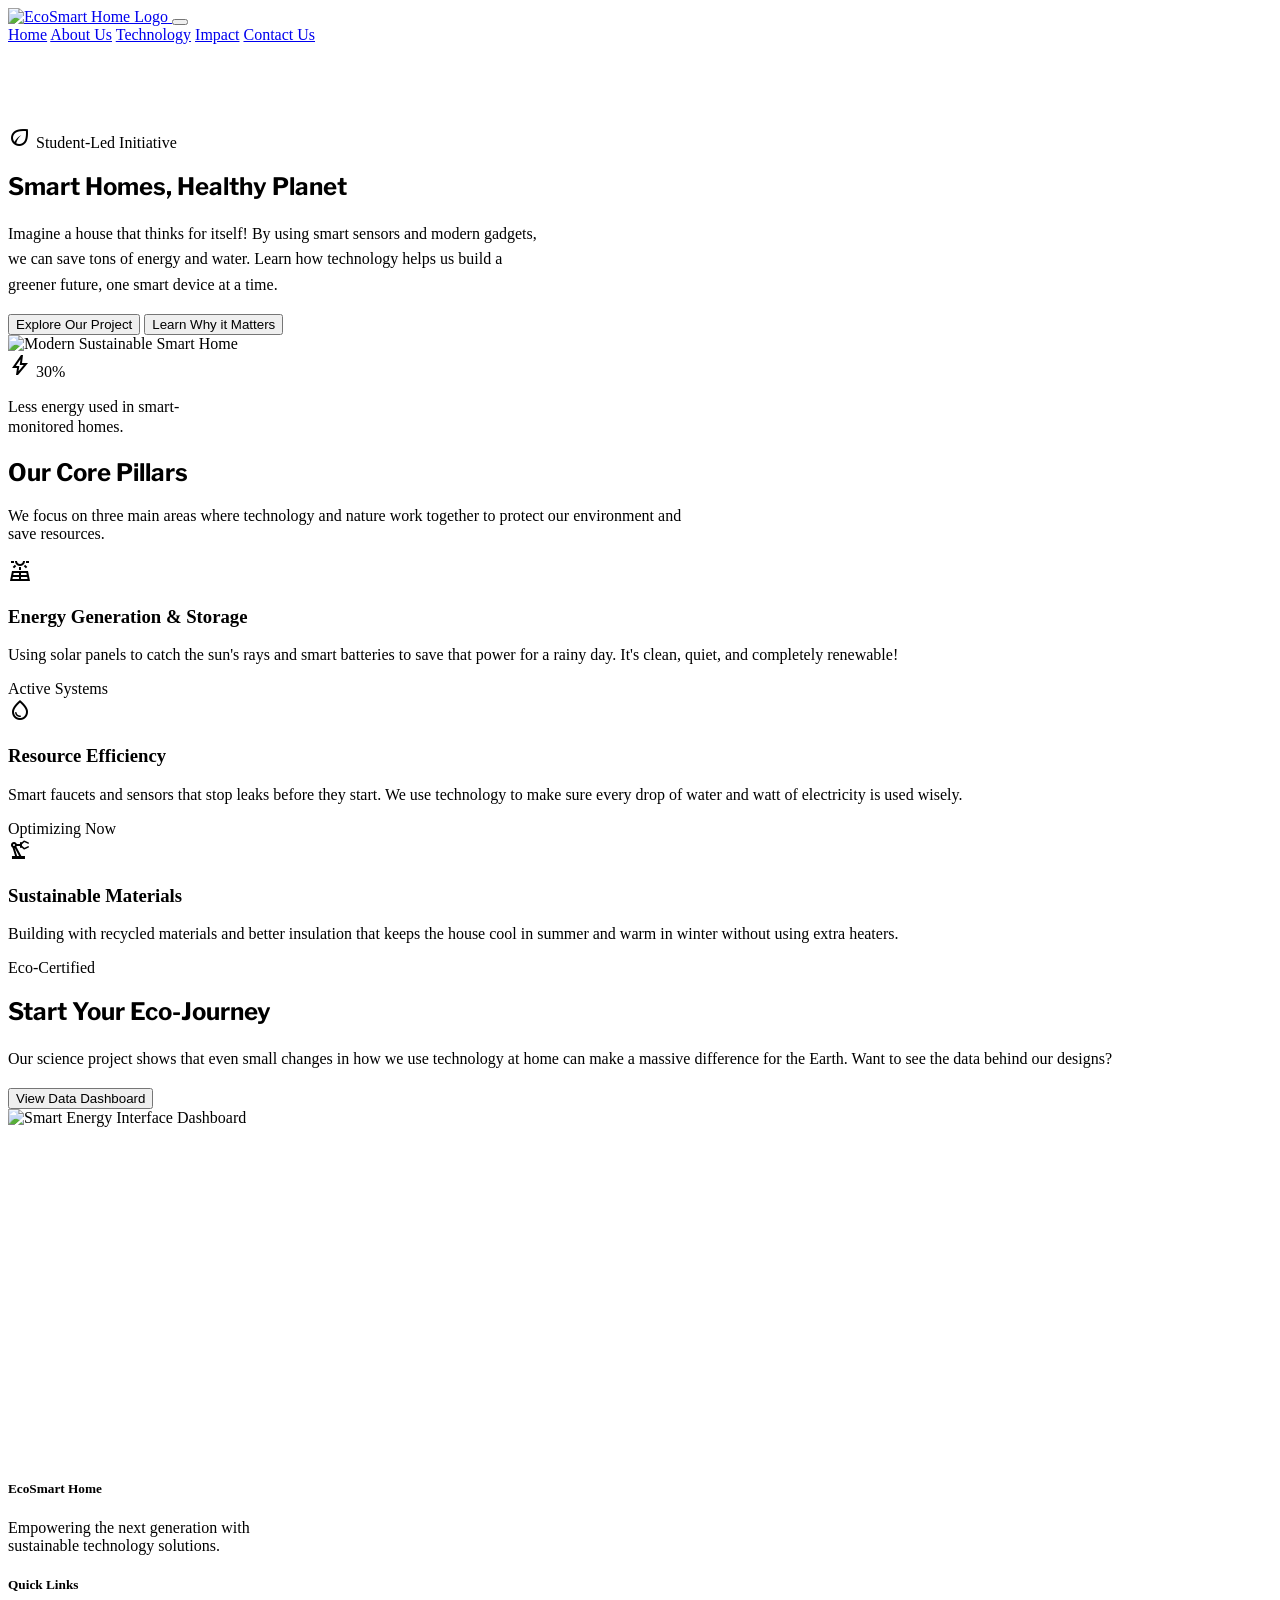
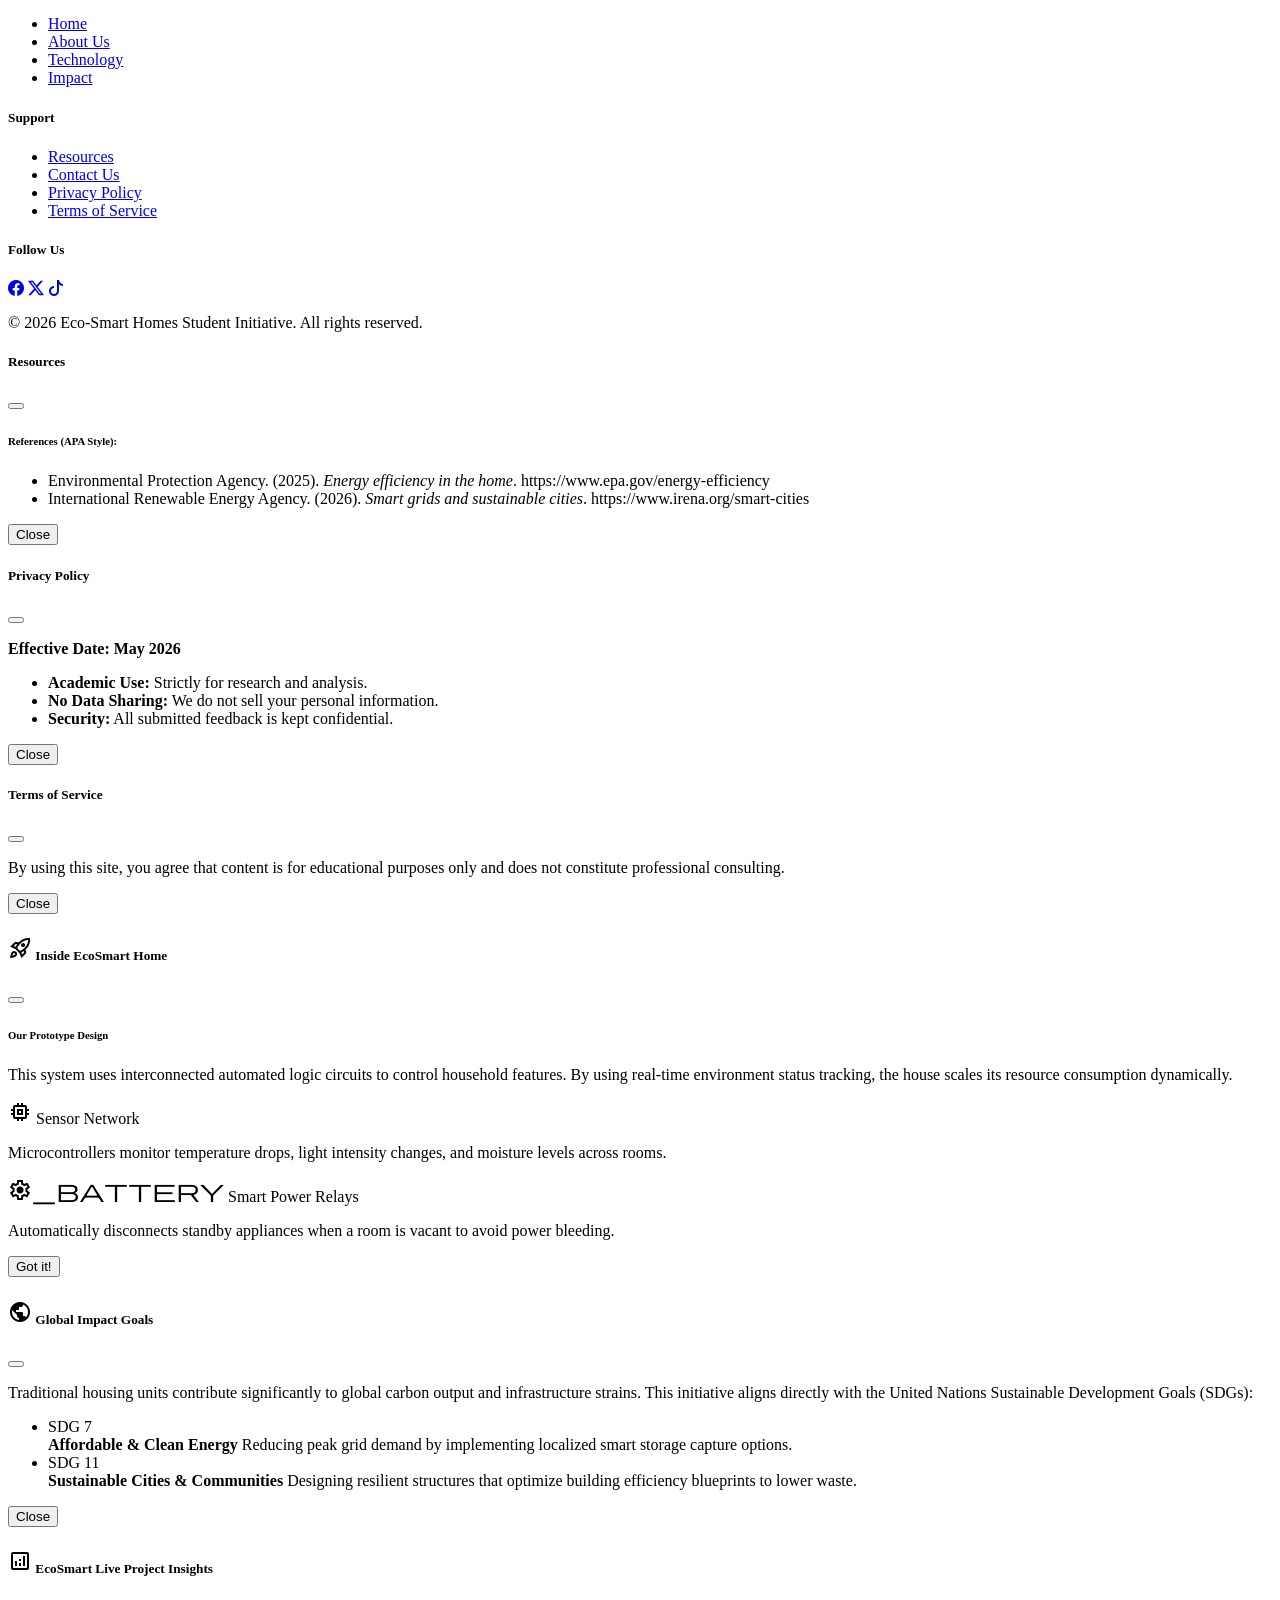
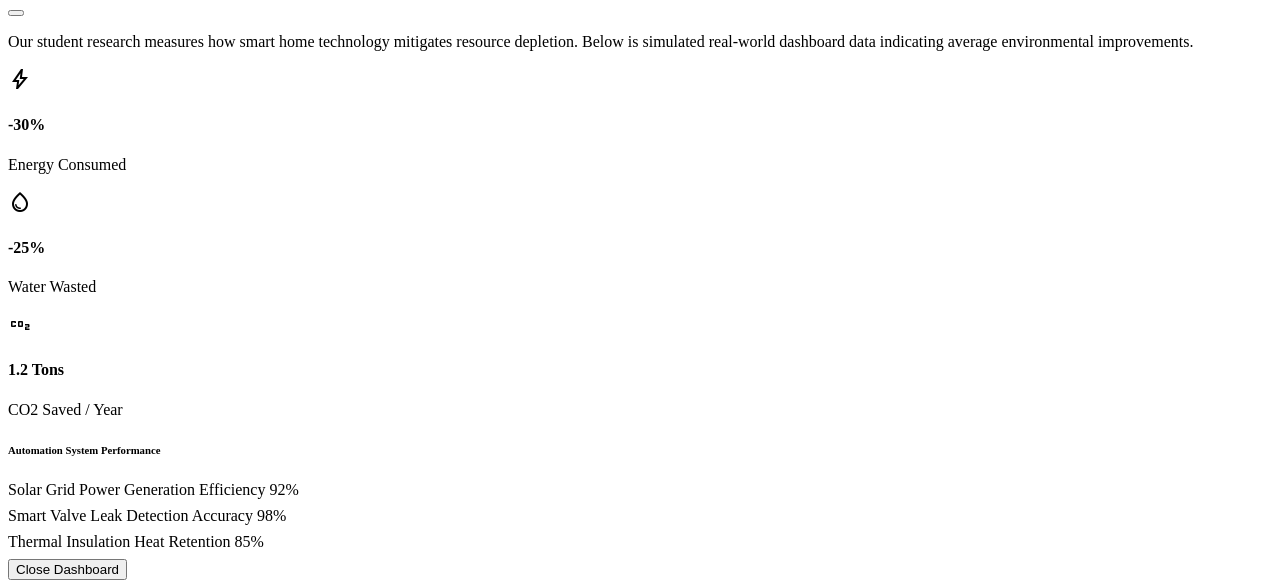
==== index.html @ ff517585 "Add files via upload" ====
<!DOCTYPE html>
<html lang="en">
<head>
    <meta charset="utf-8">
    <meta content="width=device-width, initial-scale=1.0" name="viewport">
    <title>EcoSmart Home | Smart Tech for a Healthy Planet</title>
    
    <link href="files/css/bootstrap.min.css" rel="stylesheet">
    <link href="https://cdn.jsdelivr.net/npm/bootstrap-icons@1.11.3/font/bootstrap-icons.css" rel="stylesheet">
    <link href="https://fonts.googleapis.com/css2?family=Libre+Franklin:wght@400;600;700&family=Source+Sans+3:wght@400;500;600&display=swap" rel="stylesheet">
    <link href="https://fonts.googleapis.com/css2?family=Material+Symbols+Outlined:wght,FILL@100..700,0..1&display=swap" rel="stylesheet">
    
    <link href="files/stylesheets/style.css" rel="stylesheet">
    <link href="files/stylesheets/navbar.css" rel="stylesheet">
    <link href="files/stylesheets/footer.css" rel="stylesheet">
</head>
<body>

    <header class="navbar navbar-expand-lg fixed-top border-bottom">
        <div class="container">
            <a class="navbar-brand d-flex align-items-center" href="index.html">
                <img src="files/images/Bg removed Logo of ict.png" alt="EcoSmart Home Logo" style="height: 50px; width: auto; object-fit: contain;">
            </a>
            
            <button class="navbar-toggler" type="button" data-bs-toggle="collapse" data-bs-target="#mainNav" aria-controls="mainNav" aria-expanded="false" aria-label="Toggle navigation">
                <span class="navbar-toggler-icon"></span>
            </button>
            
            <div class="collapse navbar-collapse" id="mainNav">
                <nav class="navbar-nav ms-auto me-auto gap-3">
                    <a class="nav-link" id="selector" href="index.html">Home</a>
                    <a class="nav-link" href="about-us.html">About Us</a>
                    <a class="nav-link" href="technology.html">Technology</a>
                    <a class="nav-link" href="impact.html">Impact</a>
                    <a class="nav-link" href="contact-us.html">Contact Us</a>
                </nav>
            </div>
        </div>
    </header>

    <main style="padding-top: 80px;">
        
        <section class="hero-gradient px-3 px-md-0">
            <div class="container" style="max-width: 1200px;">
                <div class="row align-items-center g-5">
                    <div class="col-12 col-lg-6">
                        <div class="d-inline-flex align-items-center gap-2 bg-light px-3 py-1 rounded-pill mb-4 border text-secondary">
                            <span class="material-symbols-outlined fs-5">eco</span>
                            <span class="text-uppercase fw-semibold small tracking-wider">Student-Led Initiative</span>
                        </div>
                        <h1 class="fw-bold text-dark mb-4 display-5" style="font-family: 'Libre Franklin', sans-serif;">
                            Smart Homes, Healthy Planet
                        </h1>
                        <p class="fs-5 text-secondary mb-4" style="max-width: 540px; line-height: 1.6;">
                            Imagine a house that thinks for itself! By using smart sensors and modern gadgets, we can save tons of energy and water. Learn how technology helps us build a greener future, one smart device at a time.
                        </p>
                        <div class="d-flex flex-wrap gap-3 pt-2">
                            <button class="btn btn-primary rounded-pill px-4 py-2 shadow-sm" data-bs-toggle="modal" data-bs-target="#exploreModal">
                                Explore Our Project
                            </button>
                            <button class="btn btn-outline-primary rounded-pill px-4 py-2" data-bs-toggle="modal" data-bs-target="#mattersModal">
                                Learn Why it Matters
                            </button>
                        </div>
                    </div>
                    <div class="col-12 col-lg-6 position-relative">
                        <div class="rounded-2xl overflow-hidden shadow border">
                            <img alt="Modern Sustainable Smart Home" class="w-100 img-fluid object-fit-cover" style="height: 400px;" src="https://images.unsplash.com/photo-1513694203232-719a280e022f?auto=format&fit=crop&q=80&w=1200">
                        </div>
                        <div class="position-absolute bottom-0 start-0 m-4 bg-white p-4 rounded-xl border shadow-lg" style="max-width: 220px;">
                            <div class="d-flex align-items-center gap-2 text-primary mb-1">
                                <span class="material-symbols-outlined fs-3 fw-bold">bolt</span>
                                <span class="fs-4 fw-bold">30%</span>
                            </div>
                            <p class="small text-secondary m-0" style="line-height: 1.3;">Less energy used in smart-monitored homes.</p>
                        </div>
                    </div>
                </div>
            </div>
        </section>

        <section class="py-5 px-3 px-md-0" style="background-color: var(--bg-color);">
            <div class="container text-center mb-5" style="max-width: 1200px;">
                <h2 class="fw-bold mb-3" style="font-family: 'Libre Franklin', sans-serif;">Our Core Pillars</h2>
                <p class="text-secondary mx-auto mb-0" style="max-width: 700px;">
                    We focus on three main areas where technology and nature work together to protect our environment and save resources.
                </p>
            </div>
            
            <div class="container" style="max-width: 1200px;">
                <div class="row g-4">
                    <div class="col-12 col-md-4">
                        <div class="custom-pillar-card h-100">
                            <div class="icon-wrapper bg-primary bg-opacity-10 text-primary">
                                <span class="material-symbols-outlined fs-3">solar_power</span>
                            </div>
                            <h3 class="fs-5 fw-bold mb-3">Energy Generation & Storage</h3>
                            <p class="text-secondary mb-4 small">
                                Using solar panels to catch the sun's rays and smart batteries to save that power for a rainy day. It's clean, quiet, and completely renewable!
                            </p>
                            <div class="d-flex align-items-center gap-2 mt-auto">
                                <span class="p-1 rounded-circle bg-success"></span>
                                <span class="small text-secondary fw-medium">Active Systems</span>
                            </div>
                        </div>
                    </div>
                    
                    <div class="col-12 col-md-4">
                        <div class="custom-pillar-card h-100">
                            <div class="icon-wrapper bg-info bg-opacity-10 text-info">
                                <span class="material-symbols-outlined fs-3">water_drop</span>
                            </div>
                            <h3 class="fs-5 fw-bold mb-3">Resource Efficiency</h3>
                            <p class="text-secondary mb-4 small">
                                Smart faucets and sensors that stop leaks before they start. We use technology to make sure every drop of water and watt of electricity is used wisely.
                            </p>
                            <div class="d-flex align-items-center gap-2 mt-auto">
                                <span class="p-1 rounded-circle bg-primary"></span>
                                <span class="small text-secondary fw-medium">Optimizing Now</span>
                            </div>
                        </div>
                    </div>
                    
                    <div class="col-12 col-md-4">
                        <div class="custom-pillar-card h-100">
                            <div class="icon-wrapper bg-secondary bg-opacity-10 text-secondary">
                                <span class="material-symbols-outlined fs-3">precision_manufacturing</span>
                            </div>
                            <h3 class="fs-5 fw-bold mb-3">Sustainable Materials</h3>
                            <p class="text-secondary mb-4 small">
                                Building with recycled materials and better insulation that keeps the house cool in summer and warm in winter without using extra heaters.
                            </p>
                            <div class="d-flex align-items-center gap-2 mt-auto">
                                <span class="p-1 rounded-circle bg-success"></span>
                                <span class="small text-secondary fw-medium">Eco-Certified</span>
                            </div>
                        </div>
                    </div>
                </div>
            </div>
        </section>

        <section class="py-5 px-3 px-md-0">
            <div class="container" style="max-width: 1200px;">
                <div class="row bg-primary bg-opacity-10 rounded-3xl overflow-hidden align-items-center g-0 shadow-sm border border-primary border-opacity-20">
                    <div class="col-12 col-md-6 p-5">
                        <h2 class="fw-bold text-dark mb-3" style="font-family: 'Libre Franklin', sans-serif;">Start Your Eco-Journey</h2>
                        <p class="text-secondary mb-4" style="line-height: 1.6;">
                            Our science project shows that even small changes in how we use technology at home can make a massive difference for the Earth. Want to see the data behind our designs?
                        </p>
                        <button class="btn btn-primary rounded-pill px-4 py-2" data-bs-toggle="modal" data-bs-target="#dashboardModal">
                            View Data Dashboard
                        </button>
                    </div>
                    <div class="col-12 col-md-6" style="height: 350px;">
                        <img alt="Smart Energy Interface Dashboard" class="w-100 h-100 object-fit-cover" src="https://images.unsplash.com/photo-1558002038-1055907df827?auto=format&fit=crop&q=80&w=1200">
                    </div>
                </div>
            </div>
        </section>
        
    </main>

<footer class="w-100 text-light py-5 mt-auto">
        <div class="container" style="max-width: 1200px;">
            <div class="row g-4">
                <div class="col-12 col-md-4">
                    <h5 class="fw-bold text-white mb-3">EcoSmart Home</h5>
                    <p class="m-0 small text-light text-opacity-50" style="max-width: 280px;">Empowering the next generation with sustainable technology solutions.</p>
                </div>
                <div class="col-6 col-md-2">
                    <h5 class="text-white mb-3 small text-uppercase tracking-wider">Quick Links</h5>
                    <ul class="list-unstyled d-flex flex-column gap-2 m-0 small">
                        <li><a class="text-decoration-none" href="index.html">Home</a></li>
                        <li><a class="text-decoration-none" href="about-us.html">About Us</a></li>
                        <li><a class="text-decoration-none" href="technology.html">Technology</a></li>
                        <li><a class="text-decoration-none" href="impact.html">Impact</a></li>
                    </ul>
                </div>
                <div class="col-6 col-md-2">
                    <h5 class="text-white mb-3 small text-uppercase tracking-wider">Support</h5>
                    <ul class="list-unstyled d-flex flex-column gap-2 m-0 small">
                        <li><a class="text-decoration-none" href="#" data-bs-toggle="modal" data-bs-target="#resourcesModal">Resources</a></li>
                        <li><a class="text-decoration-none" href="contact-us.html">Contact Us</a></li>
                        <li><a class="text-decoration-none" href="#" data-bs-toggle="modal" data-bs-target="#privacyModal">Privacy Policy</a></li>
                        <li><a class="text-decoration-none" href="#" data-bs-toggle="modal" data-bs-target="#termsModal">Terms of Service</a></li>
                    </ul>
                </div>
                <div class="col-12 col-md-4">
                    <h5 class="text-white mb-3 small text-uppercase tracking-wider">Follow Us</h5>
                    <div class="d-flex gap-3">
                        <a href="#" class="text-decoration-none text-opacity-75 fs-5"><i class="bi bi-facebook"></i></a>
                        <a href="#" class="text-decoration-none text-opacity-75 fs-5"><i class="bi bi-twitter-x"></i></a>
                        <a href="#" class="text-decoration-none text-opacity-75 fs-5"><i class="bi bi-tiktok"></i></a>
                    </div>
                </div>
            </div>
            <div class="mt-5 pt-4 border-top border-secondary border-opacity-20 text-center small text-light text-opacity-50">
                <p class="m-0">© 2026 Eco-Smart Homes Student Initiative. All rights reserved.</p>
            </div>
        </div>
    </footer>

    <div class="modal fade" id="resourcesModal" tabindex="-1"><div class="modal-dialog"><div class="modal-content"><div class="modal-header"><h5 class="modal-title">Resources</h5><button type="button" class="btn-close" data-bs-dismiss="modal"></button></div><div class="modal-body"><h6>References (APA Style):</h6><ul class="small"><li>Environmental Protection Agency. (2025). <em>Energy efficiency in the home</em>. https://www.epa.gov/energy-efficiency</li><li>International Renewable Energy Agency. (2026). <em>Smart grids and sustainable cities</em>. https://www.irena.org/smart-cities</li></ul></div><div class="modal-footer"><button class="btn btn-dark" data-bs-dismiss="modal">Close</button></div></div></div></div>
    
    <div class="modal fade" id="privacyModal" tabindex="-1"><div class="modal-dialog"><div class="modal-content"><div class="modal-header"><h5 class="modal-title">Privacy Policy</h5><button type="button" class="btn-close" data-bs-dismiss="modal"></button></div><div class="modal-body"><p><strong>Effective Date: May 2026</strong></p><ul class="small"><li><strong>Academic Use:</strong> Strictly for research and analysis.</li><li><strong>No Data Sharing:</strong> We do not sell your personal information.</li><li><strong>Security:</strong> All submitted feedback is kept confidential.</li></ul></div><div class="modal-footer"><button class="btn btn-dark" data-bs-dismiss="modal">Close</button></div></div></div></div>
    
    <div class="modal fade" id="termsModal" tabindex="-1"><div class="modal-dialog"><div class="modal-content"><div class="modal-header"><h5 class="modal-title">Terms of Service</h5><button type="button" class="btn-close" data-bs-dismiss="modal"></button></div><div class="modal-body"><p class="small">By using this site, you agree that content is for educational purposes only and does not constitute professional consulting.</p></div><div class="modal-footer"><button class="btn btn-dark" data-bs-dismiss="modal">Close</button></div></div></div></div>

    <div class="modal fade" id="exploreModal" tabindex="-1" aria-labelledby="exploreModalLabel" aria-hidden="true">
        <div class="modal-dialog modal-dialog-centered modal-lg">
            <div class="modal-content rounded-4 shadow border-0">
                <div class="modal-header bg-primary text-white py-3 rounded-top-4">
                    <h5 class="modal-title d-flex align-items-center gap-2 fw-bold" id="exploreModalLabel">
                        <span class="material-symbols-outlined">rocket_launch</span>
                        Inside EcoSmart Home
                    </h5>
                    <button type="button" class="btn-close btn-close-white" data-bs-dismiss="modal" aria-label="Close"></button>
                </div>
                <div class="modal-body p-4">
                    <h6 class="fw-bold text-dark mb-2">Our Prototype Design</h6>
                    <p class="text-secondary mb-4">
                        This system uses interconnected automated logic circuits to control household features. By using real-time environment status tracking, the house scales its resource consumption dynamically.
                    </p>
                    <div class="row g-3">
                        <div class="col-12 col-md-6">
                            <div class="p-3 border rounded-3 h-100 bg-light">
                                <div class="d-flex align-items-center gap-2 mb-2 text-primary fw-semibold">
                                    <span class="material-symbols-outlined">memory</span>
                                    Sensor Network
                                </div>
                                <p class="small text-secondary m-0">Microcontrollers monitor temperature drops, light intensity changes, and moisture levels across rooms.</p>
                            </div>
                        </div>
                        <div class="col-12 col-md-6">
                            <div class="p-3 border rounded-3 h-100 bg-light">
                                <div class="d-flex align-items-center gap-2 mb-2 text-success fw-semibold">
                                    <span class="material-symbols-outlined">settings_battery</span>
                                    Smart Power Relays
                                </div>
                                <p class="small text-secondary m-0">Automatically disconnects standby appliances when a room is vacant to avoid power bleeding.</p>
                            </div>
                        </div>
                    </div>
                </div>
                <div class="modal-footer border-0 pt-0">
                    <button type="button" class="btn btn-primary rounded-pill px-4" data-bs-dismiss="modal">Got it!</button>
                </div>
            </div>
        </div>
    </div>

    <div class="modal fade" id="mattersModal" tabindex="-1" aria-labelledby="mattersModalLabel" aria-hidden="true">
        <div class="modal-dialog modal-dialog-centered">
            <div class="modal-content rounded-4 shadow border-0">
                <div class="modal-header bg-dark text-white py-3 rounded-top-4">
                    <h5 class="modal-title d-flex align-items-center gap-2 fw-bold" id="mattersModalLabel">
                        <span class="material-symbols-outlined text-warning">public</span>
                        Global Impact Goals
                    </h5>
                    <button type="button" class="btn-close btn-close-white" data-bs-dismiss="modal" aria-label="Close"></button>
                </div>
                <div class="modal-body p-4">
                    <p class="text-secondary mb-4">
                        Traditional housing units contribute significantly to global carbon output and infrastructure strains. This initiative aligns directly with the United Nations Sustainable Development Goals (SDGs):
                    </p>
                    <ul class="list-unstyled d-flex flex-column gap-3 m-0">
                        <li class="d-flex gap-3 align-items-start">
                            <span class="badge bg-danger rounded-pill px-2 py-1">SDG 7</span>
                            <div>
                                <strong class="text-dark d-block">Affordable & Clean Energy</strong>
                                <span class="small text-secondary">Reducing peak grid demand by implementing localized smart storage capture options.</span>
                            </div>
                        </li>
                        <li class="d-flex gap-3 align-items-start">
                            <span class="badge bg-success rounded-pill px-2 py-1">SDG 11</span>
                            <div>
                                <strong class="text-dark d-block">Sustainable Cities & Communities</strong>
                                <span class="small text-secondary">Designing resilient structures that optimize building efficiency blueprints to lower waste.</span>
                            </div>
                        </li>
                    </ul>
                </div>
                <div class="modal-footer border-0 pt-0">
                    <button type="button" class="btn btn-outline-secondary rounded-pill px-4" data-bs-dismiss="modal">Close</button>
                </div>
            </div>
        </div>
    </div>

    <div class="modal fade" id="dashboardModal" tabindex="-1" aria-labelledby="dashboardModalLabel" aria-hidden="true">
        <div class="modal-dialog modal-dialog-centered modal-lg">
            <div class="modal-content rounded-4 shadow-lg border-0">
                <div class="modal-header bg-primary text-white py-3 rounded-top-4">
                    <h5 class="modal-title d-flex align-items-center gap-2 fw-bold" id="dashboardModalLabel">
                        <span class="material-symbols-outlined">analytics</span>
                        EcoSmart Live Project Insights
                    </h5>
                    <button type="button" class="btn-close btn-close-white" data-bs-dismiss="modal" aria-label="Close"></button>
                </div>
                <div class="modal-body p-4">
                    <p class="text-secondary mb-4">
                        Our student research measures how smart home technology mitigates resource depletion. Below is simulated real-world dashboard data indicating average environmental improvements.
                    </p>
                    
                    <div class="row g-3 text-center mb-4">
                        <div class="col-6 col-md-4">
                            <div class="p-3 border rounded-3 bg-light">
                                <span class="material-symbols-outlined text-warning fs-1 mb-1">bolt</span>
                                <h4 class="fw-bold text-dark m-0">-30%</h4>
                                <p class="small text-muted m-0">Energy Consumed</p>
                            </div>
                        </div>
                        <div class="col-6 col-md-4">
                            <div class="p-3 border rounded-3 bg-light">
                                <span class="material-symbols-outlined text-info fs-1 mb-1">water_drop</span>
                                <h4 class="fw-bold text-dark m-0">-25%</h4>
                                <p class="small text-muted m-0">Water Wasted</p>
                            </div>
                        </div>
                        <div class="col-12 col-md-4">
                            <div class="p-3 border rounded-3 bg-light">
                                <span class="material-symbols-outlined text-success fs-1 mb-1">co2</span>
                                <h4 class="fw-bold text-dark m-0">1.2 Tons</h4>
                                <p class="small text-muted m-0">CO2 Saved / Year</p>
                            </div>
                        </div>
                    </div>

                    <h6 class="fw-bold text-dark mb-3">Automation System Performance</h6>
                    
                    <div class="mb-3">
                        <div class="d-flex justify-content-between small mb-1 text-secondary">
                            <span>Solar Grid Power Generation Efficiency</span>
                            <span class="fw-bold text-primary">92%</span>
                        </div>
                        <div class="progress rounded-pill" style="height: 8px;">
                            <div class="progress-bar bg-primary rounded-pill" role="progressbar" style="width: 92%;" aria-valuenow="92" aria-valuemin="0" aria-valuemax="100"></div>
                        </div>
                    </div>

                    <div class="mb-3">
                        <div class="d-flex justify-content-between small mb-1 text-secondary">
                            <span>Smart Valve Leak Detection Accuracy</span>
                            <span class="fw-bold text-info">98%</span>
                        </div>
                        <div class="progress rounded-pill" style="height: 8px;">
                            <div class="progress-bar bg-info rounded-pill" role="progressbar" style="width: 98%;" aria-valuenow="98" aria-valuemin="0" aria-valuemax="100"></div>
                        </div>
                    </div>

                    <div class="mb-0">
                        <div class="d-flex justify-content-between small mb-1 text-secondary">
                            <span>Thermal Insulation Heat Retention</span>
                            <span class="fw-bold text-success">85%</span>
                        </div>
                        <div class="progress rounded-pill" style="height: 8px;">
                            <div class="progress-bar bg-success rounded-pill" role="progressbar" style="width: 85%;" aria-valuenow="85" aria-valuemin="0" aria-valuemax="100"></div>
                        </div>
                    </div>
                </div>
                <div class="modal-footer border-0 pt-0">
                    <button type="button" class="btn btn-outline-secondary rounded-pill px-4" data-bs-dismiss="modal">Close Dashboard</button>
                </div>
            </div>
        </div>
    </div>

    <script src="https://cdn.jsdelivr.net/npm/bootstrap@5.3.3/dist/js/bootstrap.bundle.min.js"></script>
</body>
</html>
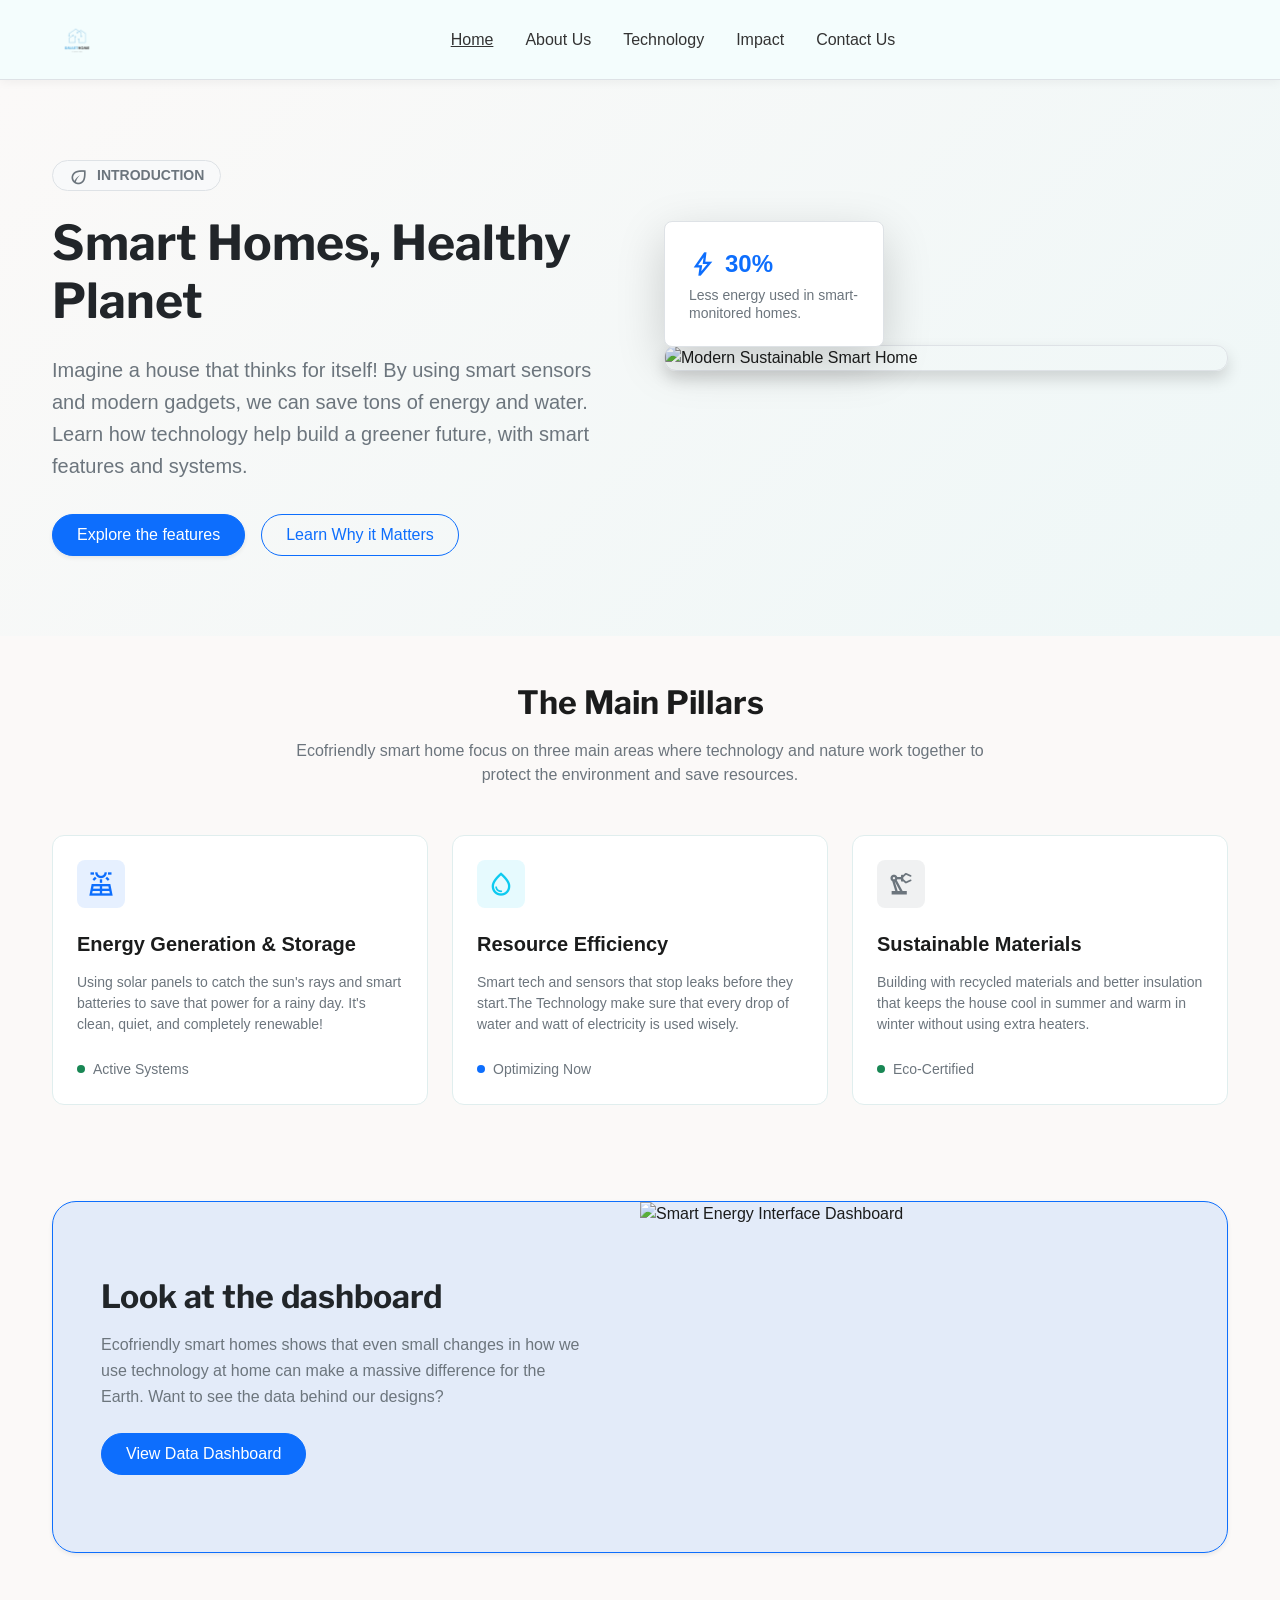
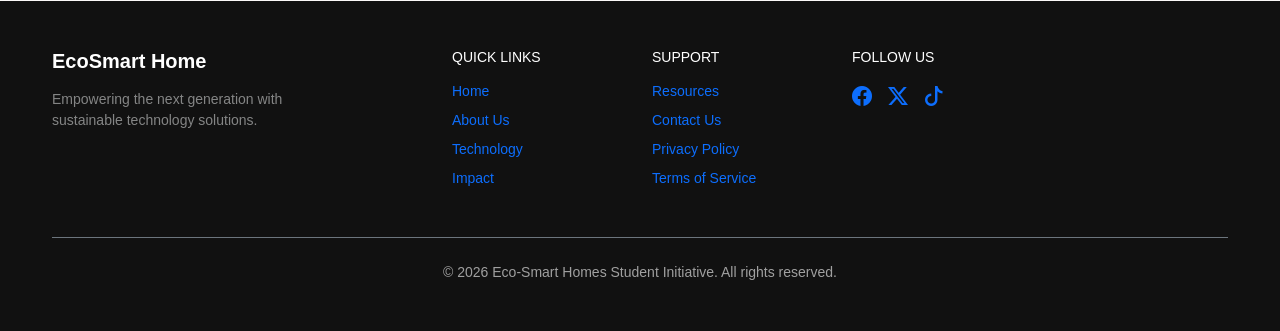
==== commit d71f9b1e: "Add files via upload" ====
--- a/index.html
+++ b/index.html
@@ -3,8 +3,8 @@
 <head>
     <meta charset="utf-8">
     <meta content="width=device-width, initial-scale=1.0" name="viewport">
-    <title>EcoSmart Home | Smart Tech for a Healthy Planet</title>
-    
+    <title>EcoFriendly Smart Home | Smart Tech for a Healthy Planet</title>
+    <link rel="icon" type="image/x-icon" href="files/images/Logo of ict.png">
     <link href="files/css/bootstrap.min.css" rel="stylesheet">
     <link href="https://cdn.jsdelivr.net/npm/bootstrap-icons@1.11.3/font/bootstrap-icons.css" rel="stylesheet">
     <link href="https://fonts.googleapis.com/css2?family=Libre+Franklin:wght@400;600;700&family=Source+Sans+3:wght@400;500;600&display=swap" rel="stylesheet">
@@ -46,17 +46,17 @@
                     <div class="col-12 col-lg-6">
                         <div class="d-inline-flex align-items-center gap-2 bg-light px-3 py-1 rounded-pill mb-4 border text-secondary">
                             <span class="material-symbols-outlined fs-5">eco</span>
-                            <span class="text-uppercase fw-semibold small tracking-wider">Student-Led Initiative</span>
+                            <span class="text-uppercase fw-semibold small tracking-wider">Introduction</span>
                         </div>
                         <h1 class="fw-bold text-dark mb-4 display-5" style="font-family: 'Libre Franklin', sans-serif;">
                             Smart Homes, Healthy Planet
                         </h1>
                         <p class="fs-5 text-secondary mb-4" style="max-width: 540px; line-height: 1.6;">
-                            Imagine a house that thinks for itself! By using smart sensors and modern gadgets, we can save tons of energy and water. Learn how technology helps us build a greener future, one smart device at a time.
+                            Imagine a house that thinks for itself! By using smart sensors and modern gadgets, we can save tons of energy and water. Learn how technology help build a greener future, with smart features and systems.
                         </p>
                         <div class="d-flex flex-wrap gap-3 pt-2">
                             <button class="btn btn-primary rounded-pill px-4 py-2 shadow-sm" data-bs-toggle="modal" data-bs-target="#exploreModal">
-                                Explore Our Project
+                                Explore the features
                             </button>
                             <button class="btn btn-outline-primary rounded-pill px-4 py-2" data-bs-toggle="modal" data-bs-target="#mattersModal">
                                 Learn Why it Matters
@@ -81,9 +81,9 @@
 
         <section class="py-5 px-3 px-md-0" style="background-color: var(--bg-color);">
             <div class="container text-center mb-5" style="max-width: 1200px;">
-                <h2 class="fw-bold mb-3" style="font-family: 'Libre Franklin', sans-serif;">Our Core Pillars</h2>
+                <h2 class="fw-bold mb-3" style="font-family: 'Libre Franklin', sans-serif;">The Main Pillars</h2>
                 <p class="text-secondary mx-auto mb-0" style="max-width: 700px;">
-                    We focus on three main areas where technology and nature work together to protect our environment and save resources.
+                    Ecofriendly smart home focus on three main areas where technology and nature work together to protect the environment and save resources.
                 </p>
             </div>
             
@@ -112,7 +112,7 @@
                             </div>
                             <h3 class="fs-5 fw-bold mb-3">Resource Efficiency</h3>
                             <p class="text-secondary mb-4 small">
-                                Smart faucets and sensors that stop leaks before they start. We use technology to make sure every drop of water and watt of electricity is used wisely.
+                                Smart tech and sensors that stop leaks before they start.The Technology make sure that every drop of water and watt of electricity is used wisely.
                             </p>
                             <div class="d-flex align-items-center gap-2 mt-auto">
                                 <span class="p-1 rounded-circle bg-primary"></span>
@@ -144,9 +144,9 @@
             <div class="container" style="max-width: 1200px;">
                 <div class="row bg-primary bg-opacity-10 rounded-3xl overflow-hidden align-items-center g-0 shadow-sm border border-primary border-opacity-20">
                     <div class="col-12 col-md-6 p-5">
-                        <h2 class="fw-bold text-dark mb-3" style="font-family: 'Libre Franklin', sans-serif;">Start Your Eco-Journey</h2>
+                        <h2 class="fw-bold text-dark mb-3" style="font-family: 'Libre Franklin', sans-serif;">Look at the dashboard</h2>
                         <p class="text-secondary mb-4" style="line-height: 1.6;">
-                            Our science project shows that even small changes in how we use technology at home can make a massive difference for the Earth. Want to see the data behind our designs?
+                            Ecofriendly smart homes shows that even small changes in how we use technology at home can make a massive difference for the Earth. Want to see the data behind our designs?
                         </p>
                         <button class="btn btn-primary rounded-pill px-4 py-2" data-bs-toggle="modal" data-bs-target="#dashboardModal">
                             View Data Dashboard
@@ -191,7 +191,7 @@
                     <div class="d-flex gap-3">
                         <a href="#" class="text-decoration-none text-opacity-75 fs-5"><i class="bi bi-facebook"></i></a>
                         <a href="#" class="text-decoration-none text-opacity-75 fs-5"><i class="bi bi-twitter-x"></i></a>
-                        <a href="#" class="text-decoration-none text-opacity-75 fs-5"><i class="bi bi-tiktok"></i></a>
+                        <a href="tiktok.com" class="text-decoration-none text-opacity-75 fs-5"><i class="bi bi-tiktok"></i></a>
                     </div>
                 </div>
             </div>
@@ -218,7 +218,7 @@
                     <button type="button" class="btn-close btn-close-white" data-bs-dismiss="modal" aria-label="Close"></button>
                 </div>
                 <div class="modal-body p-4">
-                    <h6 class="fw-bold text-dark mb-2">Our Prototype Design</h6>
+                    <h6 class="fw-bold text-dark mb-2">The Prototype</h6>
                     <p class="text-secondary mb-4">
                         This system uses interconnected automated logic circuits to control household features. By using real-time environment status tracking, the house scales its resource consumption dynamically.
                     </p>
@@ -235,7 +235,7 @@
                         <div class="col-12 col-md-6">
                             <div class="p-3 border rounded-3 h-100 bg-light">
                                 <div class="d-flex align-items-center gap-2 mb-2 text-success fw-semibold">
-                                    <span class="material-symbols-outlined">settings_battery</span>
+                                    <span class="material-symbols-outlined">Battery</span>
                                     Smart Power Relays
                                 </div>
                                 <p class="small text-secondary m-0">Automatically disconnects standby appliances when a room is vacant to avoid power bleeding.</p>
@@ -300,7 +300,7 @@
                 </div>
                 <div class="modal-body p-4">
                     <p class="text-secondary mb-4">
-                        Our student research measures how smart home technology mitigates resource depletion. Below is simulated real-world dashboard data indicating average environmental improvements.
+                        This dashboard research measures how smart home technology mitigates resource depletion . Below is simulated real-world dashboard data indicating average environmental improvements.
                     </p>
                     
                     <div class="row g-3 text-center mb-4">
--- a/files/stylesheets/style.css
+++ b/files/stylesheets/style.css
@@ -0,0 +1,70 @@
+/* Custom Variable Overrides and Reset Layouts */
+:root {
+    --bg-color: #fbf9f8;
+    --text-color: #1b1c1c;
+    --primary-color: #0059bb;
+    --primary-container: #0070ea;
+    --on-primary-container: #fefcff;
+    --secondary-container: #dbe4e4;
+    --text-muted: #6c757d;
+}
+
+body {
+    background-color: var(--bg-color);
+    color: var(--text-color);
+    font-family: 'Source Sans 3', sans-serif;
+}
+
+/* Custom Component Layouts */
+.hero-gradient {
+    background: linear-gradient(135deg, #fbf9f8 0%, #eef7f7 100%);
+    padding: 5rem 0;
+}
+
+.material-symbols-outlined {
+    font-variation-settings: 'FILL' 0, 'wght' 400, 'GRAD' 0, 'opsz' 24;
+    display: inline-block;
+    vertical-align: middle;
+}
+
+/* Structural Card Improvements */
+.custom-pillar-card {
+    background-color: #ffffff;
+    border: 1px solid #E0EEEE;
+    border-radius: 0.75rem;
+    padding: 1.5rem;
+    transition: all 0.3s ease;
+}
+
+.custom-pillar-card:hover {
+    transform: translateY(-5px);
+    box-shadow: 0 4px 20px rgba(0, 0, 0, 0.05);
+}
+
+.icon-wrapper {
+    width: 48px;
+    height: 48px;
+    display: flex;
+    align-items: center;
+    justify-content: center;
+    border-radius: 0.5rem;
+    margin-bottom: 1.5rem;
+    transition: transform 0.3s ease;
+}
+
+.custom-pillar-card:hover .icon-wrapper {
+    transform: scale(1.1);
+}
+
+/* Utility Extensions */
+.rounded-xl {
+    border-radius: 0.5rem !important;
+}
+
+.rounded-2xl {
+    border-radius: 0.75rem !important;
+}
+
+.rounded-3xl {
+    border-radius: 1.5rem !important;
+}
--- a/files/stylesheets/navbar.css
+++ b/files/stylesheets/navbar.css
@@ -0,0 +1,48 @@
+/* Clean White/Off-White Background for the whole Navbar */
+.navbar {
+    background-color: rgb(244, 253, 253) !important;
+    box-shadow: 0 2px 10px rgba(0, 0, 0, 0.05);
+    padding: 0.8rem 1rem !important;
+    height: 80px; /* Forces the exact same height on every page */
+    display: flex;
+    align-items: center;
+}
+
+/* Ensure the layout container matches across pages */
+.navbar .container {
+    display: flex;
+    justify-content: space-between;
+    align-items: center;
+    max-width: 1200px;
+    width: 100%;
+}
+
+.nav-link {
+    font-weight: 500;
+    color: #333 !important;
+    transition: color 0.3s ease;
+}
+
+.nav-link:hover {
+    color: #007bff !important;
+}
+
+/* Dropdown Menu Style Fixes */
+.dropdown-menu {
+    border: none;
+    box-shadow: 0 4px 12px rgba(0,0,0,0.1);
+}
+
+/* Hover/Active states for links */
+#selector {
+    text-decoration: underline;
+}
+#selector:hover {
+    font-weight: bold;
+    font-size: 16px;
+    text-decoration: underline;
+    text-decoration-thickness: 2px;
+}
+#selector:active {
+    background: white;
+}
--- a/files/stylesheets/footer.css
+++ b/files/stylesheets/footer.css
@@ -0,0 +1,20 @@
+footer {
+    background-color: #111111 !important; /* Absolute deep black */
+    color: #ffffff !important;
+    padding: 40px 0;
+    width: 100%;
+    margin-top: auto; 
+    flex-shrink: 0;
+}
+
+footer h5 {
+    color: #ffffff !important;
+}
+
+footer p, footer .nav-link {
+    color: #a0a0a0 !important; /* Soft grey text for reading readability */
+}
+
+footer .nav-link:hover {
+    color: #ffffff !important;
+}
